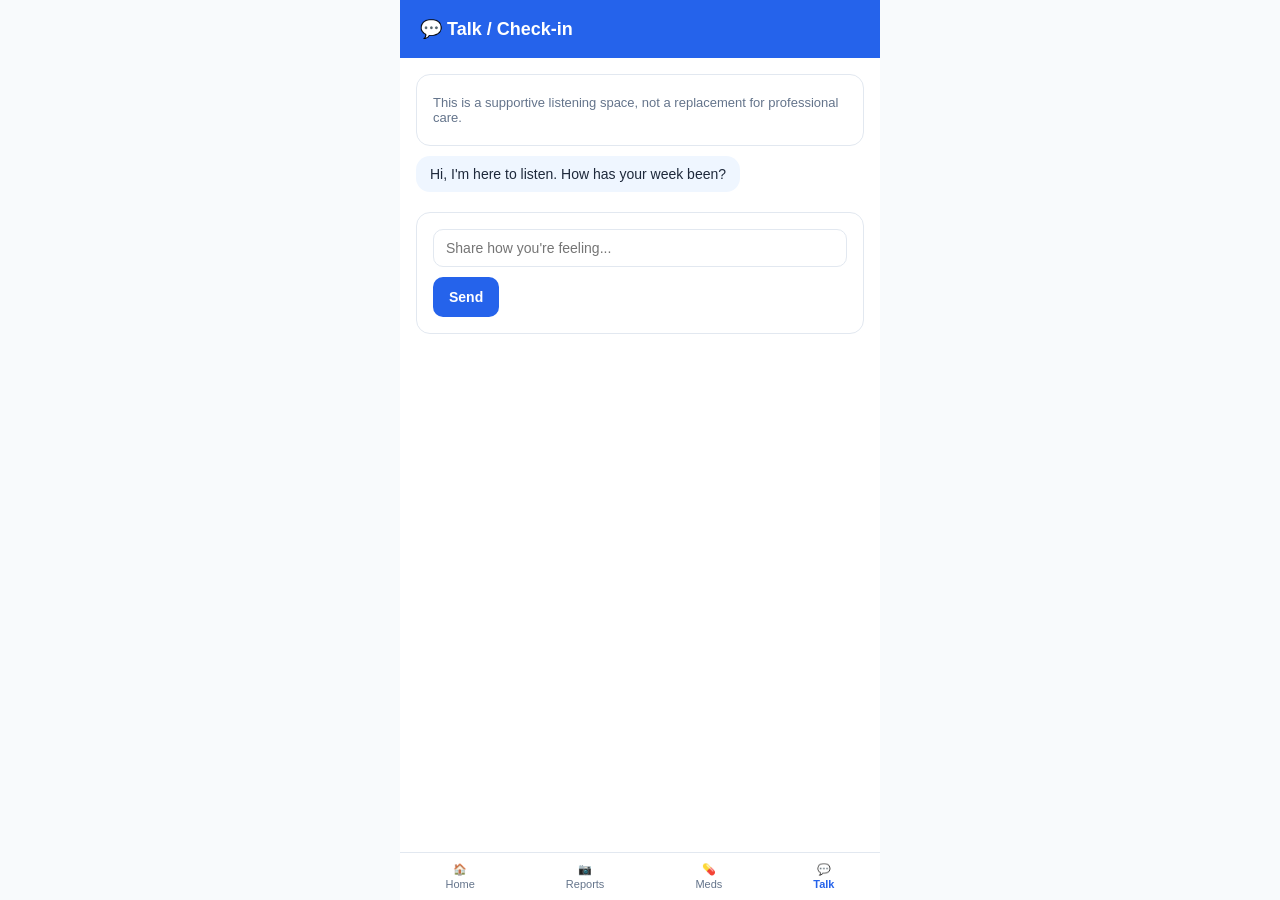
==== healthloop/frontend/mental-health.html @ 1f021672 "Add HealthLoop frontend and backend" ====
<!DOCTYPE html>
<html lang="en">
<head>
<meta charset="UTF-8" />
<meta name="viewport" content="width=device-width, initial-scale=1.0" />
<title>Talk - HealthLoop</title>
<link rel="stylesheet" href="style.css" />
</head>
<body>
<div class="app-shell">
  <header class="topbar"><h1>💬 Talk / Check-in</h1></header>

  <main>
    <div id="crisis-alert" class="crisis-box" style="display:none;">
      <h3>⚠️ You're not alone</h3>
      <p>It sounds like things might be really hard right now. Please reach out for support:</p>
      <p><b>Tele-MANAS (India, 24/7): 14416</b></p>
      <p>Would you like us to notify a trusted contact or counselor?</p>
      <button onclick="consentToNotify(true)">Yes, please notify someone</button>
      <button class="secondary" onclick="consentToNotify(false)">Not right now</button>
    </div>

    <div class="card" style="margin-bottom:10px;">
      <p style="font-size:13px; color:var(--muted);">This is a supportive listening space, not a replacement for professional care.</p>
    </div>

    <div class="chat-window" id="chat-window"></div>

    <div id="input-area" class="card">
      <input id="msg-input" placeholder="Share how you're feeling..." onkeypress="if(event.key==='Enter') sendMessage()" />
      <button onclick="sendMessage()">Send</button>
    </div>
  </main>

  <nav class="bottom-nav">
    <a href="index.html">🏠<span>Home</span></a>
    <a href="upload.html">📷<span>Reports</span></a>
    <a href="reminders.html">💊<span>Meds</span></a>
    <a href="mental-health.html" class="active">💬<span>Talk</span></a>
  </nav>
</div>

<script src="app.js"></script>
<script>
let history = [];

function addBubble(role, text) {
  const win = document.getElementById("chat-window");
  const bubble = document.createElement("div");
  bubble.className = `chat-bubble ${role}`;
  bubble.textContent = text;
  win.appendChild(bubble);
  win.scrollTop = win.scrollHeight;
}

addBubble("assistant", "Hi, I'm here to listen. How has your week been?");

async function sendMessage() {
  const input = document.getElementById("msg-input");
  const text = input.value.trim();
  if (!text) return;
  addBubble("user", text);
  history.push({ role: "user", content: text });
  input.value = "";
  input.disabled = true;

  try {
    const result = await apiPost("/mental-health/reply", {
      conversation_history: history,
      language: getUserLanguage(),
      user_id: getUserId() ? parseInt(getUserId()) : null,
    });

    addBubble("assistant", result.reply);
    history.push({ role: "assistant", content: result.reply });

    if (result.risk_flag) {
      document.getElementById("crisis-alert").style.display = "block";
      document.getElementById("crisis-alert").scrollIntoView({ behavior: "smooth" });
    }
  } catch (e) {
    addBubble("assistant", "Sorry, something went wrong: " + e.message);
  } finally {
    input.disabled = false;
    input.focus();
  }
}

function consentToNotify(consented) {
  document.getElementById("crisis-alert").style.display = "none";
  if (consented) {
    // Hackathon scope: in a real build this would trigger a backend call
    // to notify a registered trusted contact / counselor.
    alert("A counselor/trusted contact would be notified here (backend hook to wire up).");
  }
  addBubble("assistant", "I'm here whenever you want to keep talking.");
}
</script>
</body>
</html>
---- healthloop/frontend/style.css ----
:root {
  --primary: #2563eb;
  --primary-dark: #1e40af;
  --green: #16a34a;
  --orange: #ea580c;
  --bg: #f8fafc;
  --card-bg: #ffffff;
  --text: #1e293b;
  --muted: #64748b;
  --border: #e2e8f0;
  --danger: #dc2626;
}

* { box-sizing: border-box; }

body {
  font-family: -apple-system, BlinkMacSystemFont, "Segoe UI", Roboto, sans-serif;
  background: var(--bg);
  color: var(--text);
  margin: 0;
  padding: 0;
}

.app-shell {
  max-width: 480px;
  margin: 0 auto;
  min-height: 100vh;
  background: var(--card-bg);
  display: flex;
  flex-direction: column;
}

header.topbar {
  padding: 18px 20px;
  background: var(--primary);
  color: white;
  display: flex;
  align-items: center;
  justify-content: space-between;
}

header.topbar h1 {
  font-size: 18px;
  margin: 0;
}

main {
  flex: 1;
  padding: 16px;
  padding-bottom: 90px;
}

.card {
  background: var(--card-bg);
  border: 1px solid var(--border);
  border-radius: 14px;
  padding: 16px;
  margin-bottom: 14px;
}

.card h3 {
  margin: 0 0 8px 0;
  font-size: 15px;
}

.card p {
  margin: 4px 0;
  font-size: 14px;
  color: var(--muted);
}

.tile-grid {
  display: grid;
  grid-template-columns: 1fr 1fr;
  gap: 12px;
}

.tile {
  background: white;
  border: 1px solid var(--border);
  border-radius: 14px;
  padding: 14px;
  text-decoration: none;
  color: var(--text);
  display: flex;
  flex-direction: column;
  gap: 6px;
}

.tile .icon { font-size: 24px; }
.tile .label { font-size: 13px; font-weight: 600; }

button, .btn {
  background: var(--primary);
  color: white;
  border: none;
  border-radius: 10px;
  padding: 12px 16px;
  font-size: 14px;
  font-weight: 600;
  cursor: pointer;
  display: inline-flex;
  align-items: center;
  gap: 6px;
}

button.secondary { background: var(--muted); }
button.listen { background: var(--green); font-size: 13px; padding: 8px 12px; }
button.danger { background: var(--danger); }
button:disabled { opacity: 0.5; cursor: not-allowed; }

input, select, textarea {
  width: 100%;
  padding: 10px 12px;
  border: 1px solid var(--border);
  border-radius: 10px;
  font-size: 14px;
  margin-bottom: 10px;
  font-family: inherit;
}

nav.bottom-nav {
  position: sticky;
  bottom: 0;
  display: flex;
  justify-content: space-around;
  background: white;
  border-top: 1px solid var(--border);
  padding: 10px 0;
  max-width: 480px;
  margin: 0 auto;
  width: 100%;
}

nav.bottom-nav a {
  text-decoration: none;
  color: var(--muted);
  font-size: 11px;
  display: flex;
  flex-direction: column;
  align-items: center;
  gap: 2px;
}

nav.bottom-nav a.active { color: var(--primary); font-weight: 600; }

.badge {
  display: inline-block;
  padding: 2px 8px;
  border-radius: 999px;
  font-size: 11px;
  font-weight: 600;
}
.badge.orange { background: #ffedd5; color: var(--orange); }
.badge.green { background: #dcfce7; color: var(--green); }
.badge.blue { background: #dbeafe; color: var(--primary); }

.chat-bubble {
  padding: 10px 14px;
  border-radius: 14px;
  margin-bottom: 8px;
  max-width: 85%;
  font-size: 14px;
}
.chat-bubble.assistant { background: #eff6ff; align-self: flex-start; }
.chat-bubble.user { background: var(--primary); color: white; align-self: flex-end; margin-left: auto; }

.chat-window {
  display: flex;
  flex-direction: column;
  gap: 4px;
  margin-bottom: 12px;
}

.loading { color: var(--muted); font-size: 13px; font-style: italic; }

.crisis-box {
  background: #fef2f2;
  border: 2px solid var(--danger);
  border-radius: 14px;
  padding: 16px;
  margin-bottom: 14px;
}
.crisis-box h3 { color: var(--danger); margin-top: 0; }

.upload-drop {
  border: 2px dashed var(--border);
  border-radius: 14px;
  padding: 30px 16px;
  text-align: center;
  color: var(--muted);
  cursor: pointer;
  margin-bottom: 14px;
}
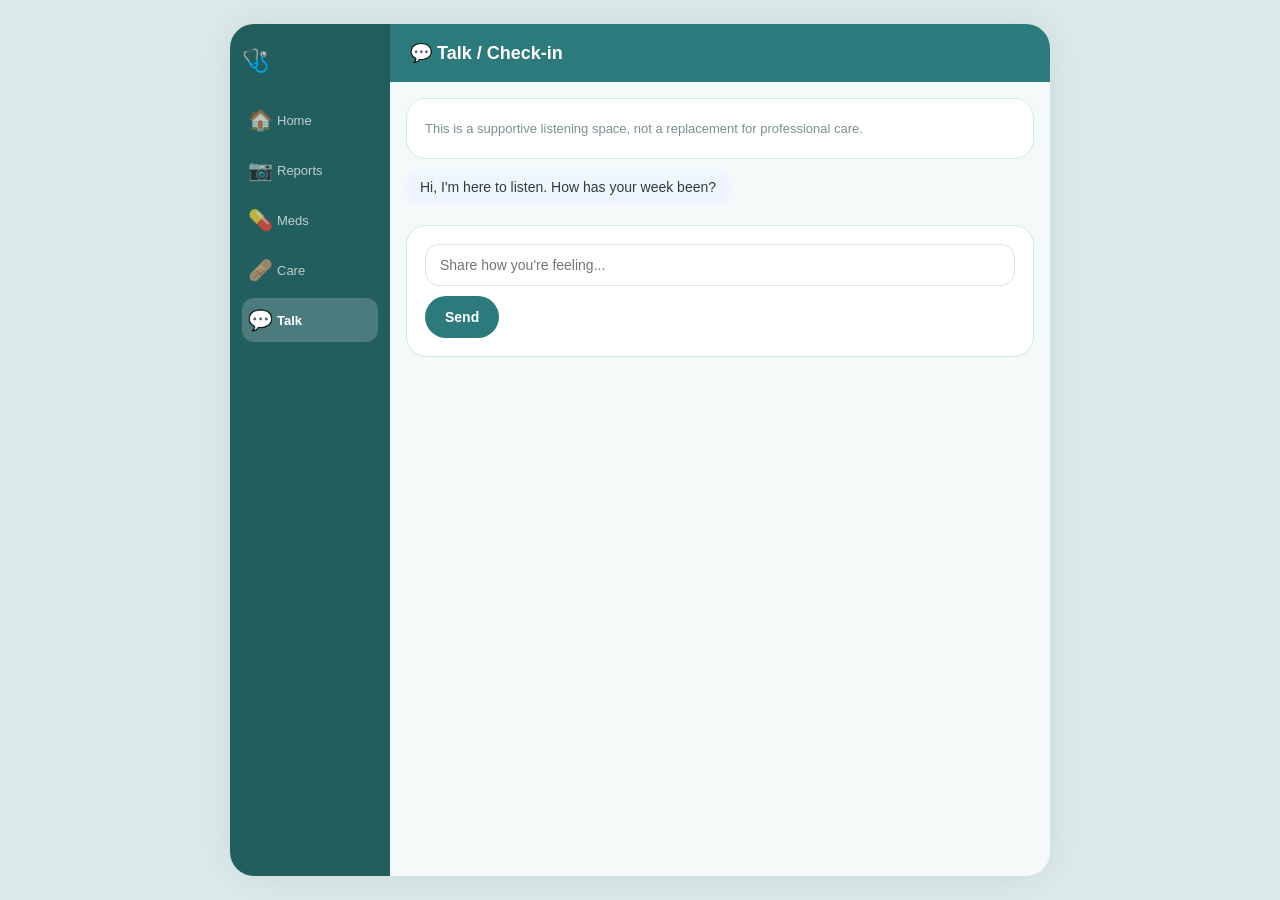
==== commit 4ee4d332: "Add peaceful, child-friendly design touches; fix layout bug" ====
--- a/healthloop/frontend/mental-health.html
+++ b/healthloop/frontend/mental-health.html
@@ -8,6 +8,16 @@
 </head>
 <body>
 <div class="app-shell">
+  <nav class="side-nav">
+    <div class="brand">🩺</div>
+    <a href="index.html"><span class="icon">🏠</span><span>Home</span></a>
+    <a href="upload.html"><span class="icon">📷</span><span>Reports</span></a>
+    <a href="reminders.html"><span class="icon">💊</span><span>Meds</span></a>
+    <a href="triage.html"><span class="icon">🩹</span><span>Care</span></a>
+    <a href="mental-health.html" class="active"><span class="icon">💬</span><span>Talk</span></a>
+  </nav>
+
+  <div class="content-area">
   <header class="topbar"><h1>💬 Talk / Check-in</h1></header>
 
   <main>
@@ -31,13 +41,8 @@
       <button onclick="sendMessage()">Send</button>
     </div>
   </main>
+  </div>
 
-  <nav class="bottom-nav">
-    <a href="index.html">🏠<span>Home</span></a>
-    <a href="upload.html">📷<span>Reports</span></a>
-    <a href="reminders.html">💊<span>Meds</span></a>
-    <a href="mental-health.html" class="active">💬<span>Talk</span></a>
-  </nav>
 </div>
 
 <script src="app.js"></script>
--- a/healthloop/frontend/style.css
+++ b/healthloop/frontend/style.css
@@ -1,33 +1,56 @@
 :root {
-  --primary: #2563eb;
-  --primary-dark: #1e40af;
-  --green: #16a34a;
-  --orange: #ea580c;
-  --bg: #f8fafc;
-  --card-bg: #ffffff;
-  --text: #1e293b;
-  --muted: #64748b;
-  --border: #e2e8f0;
-  --danger: #dc2626;
+  --primary: #2C7A7B;
+  --primary-dark: #235E5F;
+  --green: #6FA88A;
+  --orange: #E8955C;
+  --bg: #F4F9F9;
+  --page-bg: #DCEAEA;
+  --card-bg: #FFFFFF;
+  --text: #2D3E40;
+  --muted: #7A8F91;
+  --border: #D6E6E6;
+  --danger: #C1554A;
 }
 
 * { box-sizing: border-box; }
 
 body {
   font-family: -apple-system, BlinkMacSystemFont, "Segoe UI", Roboto, sans-serif;
-  background: var(--bg);
+  background: var(--page-bg);
   color: var(--text);
   margin: 0;
   padding: 0;
+  min-height: 100vh;
+  display: flex;
+  justify-content: center;
+  align-items: flex-start;
 }
 
 .app-shell {
-  max-width: 480px;
+  max-width: 820px;
+  width: 100%;
   margin: 0 auto;
   min-height: 100vh;
-  background: var(--card-bg);
-  display: flex;
-  flex-direction: column;
+  background: var(--bg);
+  display: flex;
+  flex-direction: row;
+  box-shadow: 0 0 40px rgba(0,0,0,0.08);
+}
+
+.content-area {
+  flex: 1;
+  min-width: 0;
+  display: flex;
+  flex-direction: column;
+}
+
+@media (min-width: 540px) {
+  body { padding: 24px 0; }
+  .app-shell {
+    min-height: calc(100vh - 48px);
+    border-radius: 24px;
+    overflow: hidden;
+  }
 }
 
 header.topbar {
@@ -53,9 +76,10 @@
 .card {
   background: var(--card-bg);
   border: 1px solid var(--border);
-  border-radius: 14px;
-  padding: 16px;
+  border-radius: 20px;
+  padding: 18px;
   margin-bottom: 14px;
+  transition: transform 0.15s ease, box-shadow 0.15s ease;
 }
 
 .card h3 {
@@ -78,31 +102,38 @@
 .tile {
   background: white;
   border: 1px solid var(--border);
-  border-radius: 14px;
-  padding: 14px;
+  border-radius: 20px;
+  padding: 16px;
   text-decoration: none;
   color: var(--text);
   display: flex;
   flex-direction: column;
   gap: 6px;
-}
-
-.tile .icon { font-size: 24px; }
+  transition: transform 0.15s ease, box-shadow 0.15s ease;
+}
+
+.tile:hover { transform: translateY(-3px); box-shadow: 0 8px 20px rgba(44,122,123,0.15); }
+
+.tile .icon { font-size: 28px; }
 .tile .label { font-size: 13px; font-weight: 600; }
 
 button, .btn {
   background: var(--primary);
   color: white;
   border: none;
-  border-radius: 10px;
-  padding: 12px 16px;
+  border-radius: 999px;
+  padding: 13px 20px;
   font-size: 14px;
   font-weight: 600;
   cursor: pointer;
   display: inline-flex;
   align-items: center;
   gap: 6px;
-}
+  transition: transform 0.12s ease, opacity 0.12s ease;
+}
+
+button:hover { transform: translateY(-1px); opacity: 0.92; }
+button:active { transform: translateY(0); }
 
 button.secondary { background: var(--muted); }
 button.listen { background: var(--green); font-size: 13px; padding: 8px 12px; }
@@ -111,38 +142,78 @@
 
 input, select, textarea {
   width: 100%;
-  padding: 10px 12px;
+  padding: 12px 14px;
   border: 1px solid var(--border);
-  border-radius: 10px;
+  border-radius: 14px;
   font-size: 14px;
   margin-bottom: 10px;
   font-family: inherit;
-}
-
-nav.bottom-nav {
-  position: sticky;
-  bottom: 0;
-  display: flex;
-  justify-content: space-around;
-  background: white;
-  border-top: 1px solid var(--border);
-  padding: 10px 0;
-  max-width: 480px;
-  margin: 0 auto;
-  width: 100%;
-}
-
-nav.bottom-nav a {
+  transition: border-color 0.15s ease;
+}
+
+input:focus, select:focus, textarea:focus {
+  outline: none;
+  border-color: var(--primary);
+}
+
+.auth-hero {
+  text-align: center;
+  padding: 20px 0 4px;
+}
+.auth-hero .mascot {
+  font-size: 52px;
+  display: inline-block;
+  animation: gentle-float 3s ease-in-out infinite;
+}
+@keyframes gentle-float {
+  0%, 100% { transform: translateY(0); }
+  50% { transform: translateY(-8px); }
+}
+.auth-hero p {
+  color: var(--muted);
+  font-size: 13px;
+  margin-top: 6px;
+}
+
+.side-nav {
+  width: 84px;
+  flex-shrink: 0;
+  background: var(--primary-dark);
+  padding: 20px 0;
+  display: flex;
+  flex-direction: column;
+  align-items: center;
+  gap: 6px;
+}
+
+.side-nav .brand {
+  color: white;
+  font-size: 22px;
+  margin-bottom: 18px;
+}
+
+.side-nav a {
   text-decoration: none;
-  color: var(--muted);
-  font-size: 11px;
-  display: flex;
-  flex-direction: column;
-  align-items: center;
-  gap: 2px;
-}
-
-nav.bottom-nav a.active { color: var(--primary); font-weight: 600; }
+  color: rgba(255,255,255,0.7);
+  font-size: 10px;
+  display: flex;
+  flex-direction: column;
+  align-items: center;
+  gap: 4px;
+  padding: 10px 6px;
+  border-radius: 12px;
+  width: 64px;
+  text-align: center;
+}
+
+.side-nav a .icon { font-size: 20px; }
+.side-nav a.active { background: rgba(255,255,255,0.18); color: white; font-weight: 600; }
+.side-nav a:hover { background: rgba(255,255,255,0.1); }
+
+@media (min-width: 640px) {
+  .side-nav { width: 160px; align-items: flex-start; padding: 24px 12px; }
+  .side-nav a { flex-direction: row; width: 100%; font-size: 13px; justify-content: flex-start; }
+}
 
 .badge {
   display: inline-block;
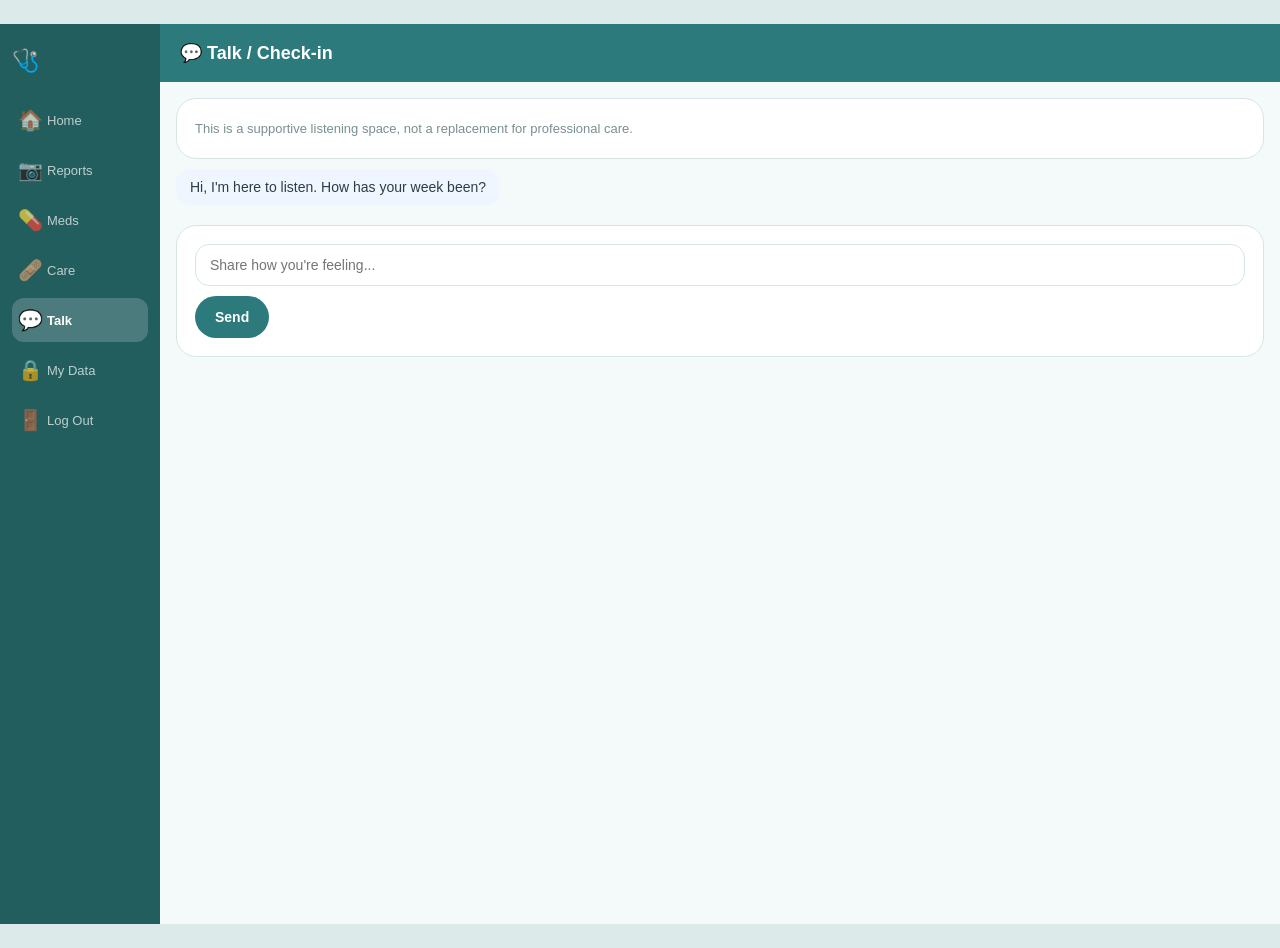
==== commit 5e411e82: "Fix full-page layout, sidebar consistency, add multi-file/PDF upload" ====
--- a/healthloop/frontend/mental-health.html
+++ b/healthloop/frontend/mental-health.html
@@ -15,6 +15,8 @@
     <a href="reminders.html"><span class="icon">💊</span><span>Meds</span></a>
     <a href="triage.html"><span class="icon">🩹</span><span>Care</span></a>
     <a href="mental-health.html" class="active"><span class="icon">💬</span><span>Talk</span></a>
+    <a href="my-data.html"><span class="icon">🔒</span><span>My Data</span></a>
+    <a href="#" onclick="logout(); return false;"><span class="icon">🚪</span><span>Log Out</span></a>
   </nav>
 
   <div class="content-area">
--- a/healthloop/frontend/style.css
+++ b/healthloop/frontend/style.css
@@ -27,14 +27,14 @@
 }
 
 .app-shell {
-  max-width: 820px;
+  max-width: 100%;
   width: 100%;
   margin: 0 auto;
   min-height: 100vh;
   background: var(--bg);
   display: flex;
   flex-direction: row;
-  box-shadow: 0 0 40px rgba(0,0,0,0.08);
+  box-shadow: none;
 }
 
 .content-area {
@@ -44,10 +44,16 @@
   flex-direction: column;
 }
 
+/* Login/signup screen only: small centered card, no sidebar */
+body.auth-mode .app-shell {
+  max-width: 480px;
+  box-shadow: 0 0 40px rgba(0,0,0,0.08);
+}
+
 @media (min-width: 540px) {
   body { padding: 24px 0; }
-  .app-shell {
-    min-height: calc(100vh - 48px);
+  body.auth-mode .app-shell {
+    min-height: auto;
     border-radius: 24px;
     overflow: hidden;
   }
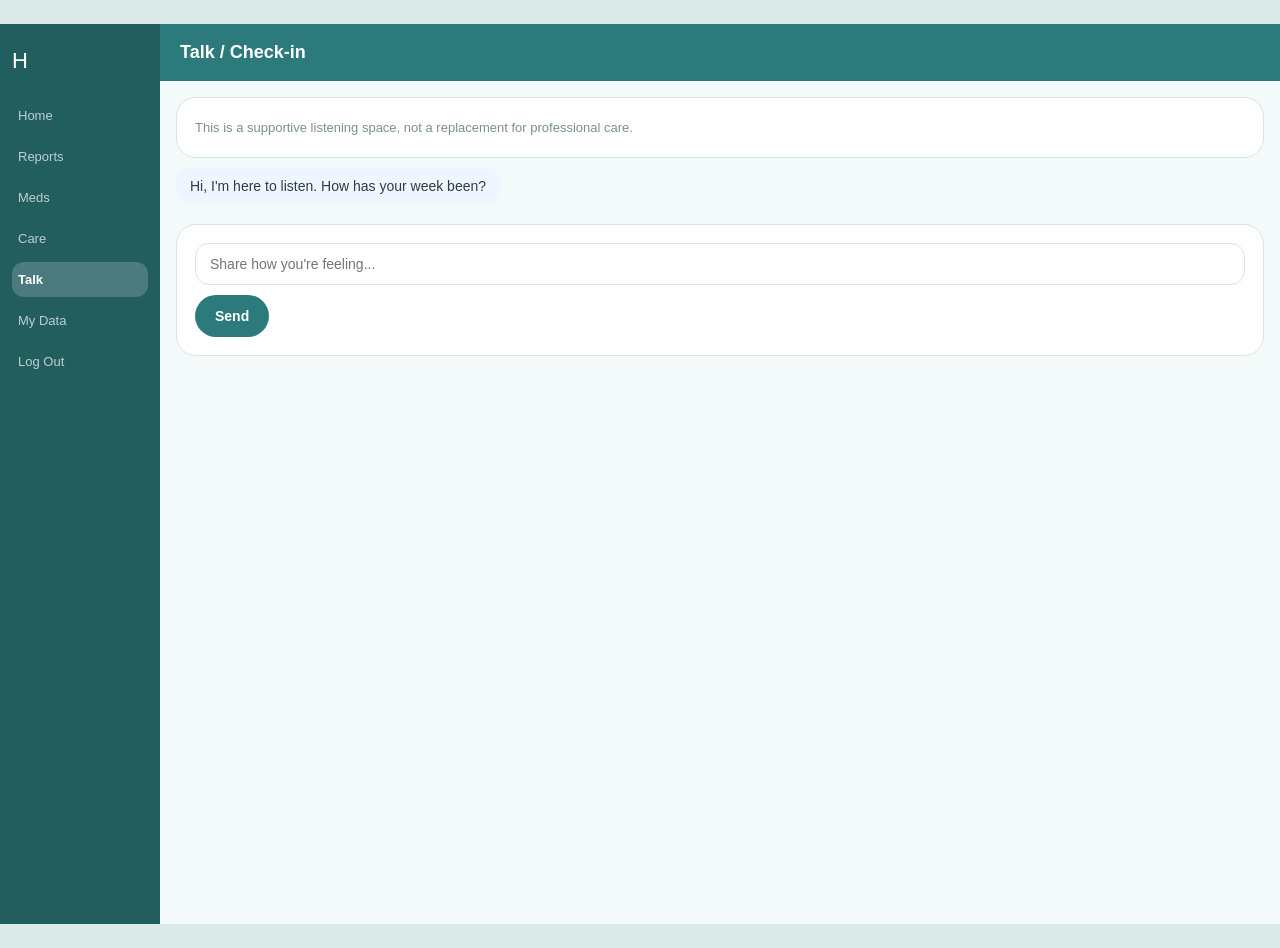
==== commit 0e78f223: "Add deeper explanations, when-to-see-a-doctor, remove emojis" ====
--- a/healthloop/frontend/mental-health.html
+++ b/healthloop/frontend/mental-health.html
@@ -9,22 +9,22 @@
 <body>
 <div class="app-shell">
   <nav class="side-nav">
-    <div class="brand">🩺</div>
-    <a href="index.html"><span class="icon">🏠</span><span>Home</span></a>
-    <a href="upload.html"><span class="icon">📷</span><span>Reports</span></a>
-    <a href="reminders.html"><span class="icon">💊</span><span>Meds</span></a>
-    <a href="triage.html"><span class="icon">🩹</span><span>Care</span></a>
-    <a href="mental-health.html" class="active"><span class="icon">💬</span><span>Talk</span></a>
-    <a href="my-data.html"><span class="icon">🔒</span><span>My Data</span></a>
-    <a href="#" onclick="logout(); return false;"><span class="icon">🚪</span><span>Log Out</span></a>
+    <div class="brand">H</div>
+    <a href="index.html"><span>Home</span></a>
+    <a href="upload.html"><span>Reports</span></a>
+    <a href="reminders.html"><span>Meds</span></a>
+    <a href="triage.html"><span>Care</span></a>
+    <a href="mental-health.html" class="active"><span>Talk</span></a>
+    <a href="my-data.html"><span>My Data</span></a>
+    <a href="#" onclick="logout(); return false;"><span>Log Out</span></a>
   </nav>
 
   <div class="content-area">
-  <header class="topbar"><h1>💬 Talk / Check-in</h1></header>
+  <header class="topbar"><h1>Talk / Check-in</h1></header>
 
   <main>
     <div id="crisis-alert" class="crisis-box" style="display:none;">
-      <h3>⚠️ You're not alone</h3>
+      <h3>You're not alone</h3>
       <p>It sounds like things might be really hard right now. Please reach out for support:</p>
       <p><b>Tele-MANAS (India, 24/7): 14416</b></p>
       <p>Would you like us to notify a trusted contact or counselor?</p>
